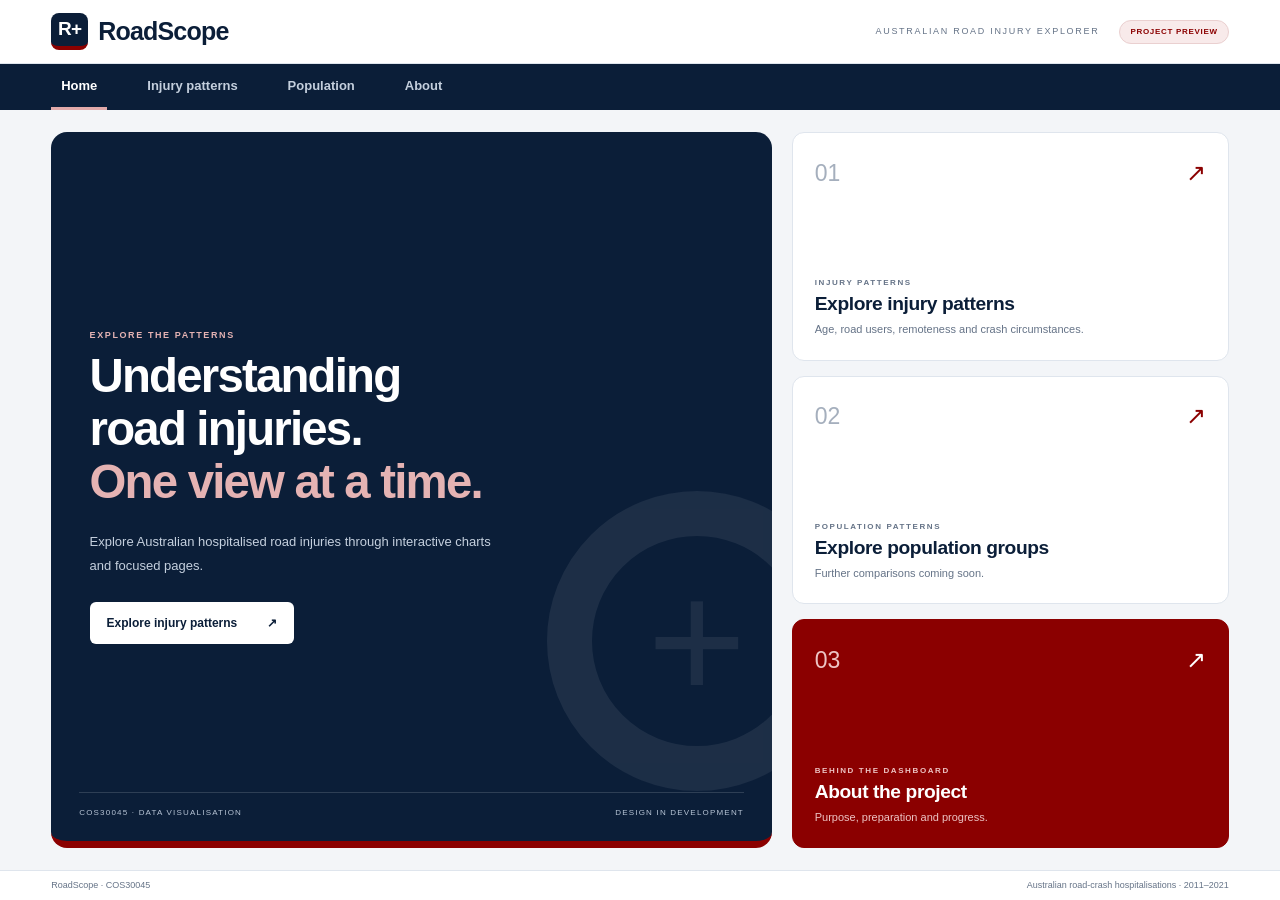
==== index.html @ fa75baff "modified index" ====
<!DOCTYPE html>
<html lang="en">
<head>
    <meta charset="UTF-8">
    <meta name="viewport" content="width=device-width, initial-scale=1.0">

    <title>RoadScope | Home</title>

    <link rel="stylesheet" href="css/style.css">
    <script src="js/scripts.js" defer></script>
</head>

<body>
    <header class="site-header">
        <a href="index.html" class="brand">
            <span class="brand-logo">R+</span>
            RoadScope
        </a>

        <span class="header-caption">
            AUSTRALIAN ROAD INJURY EXPLORER
        </span>

        <span class="prototype-badge">PROJECT PREVIEW</span>
    </header>

    <nav class="site-nav" aria-label="Main navigation">
        <a href="index.html" aria-current="page">Home</a>
        <a href="injuries.html">Injury patterns</a>
        <a href="population.html">Population</a>
        <a href="about.html">About</a>
    </nav>

    <main class="home-layout">
        <section class="home-hero">
            <div class="hero-copy">
                <p class="eyebrow">EXPLORE THE PATTERNS</p>

                <h1>
                    Understanding<br>
                    road injuries.<br>
                    <span>One view at a time.</span>
                </h1>

                <p class="hero-description">
                    Explore Australian hospitalised road injuries
                    through interactive charts and focused pages.
                </p>

                <a href="injuries.html" class="primary-button">
                    Explore injury patterns
                    <span aria-hidden="true">↗</span>
                </a>
            </div>

            <div class="hero-decoration" aria-hidden="true">
                <div class="decoration-ring"></div>
                <span>+</span>
            </div>

            <div class="hero-bottom">
                <span>COS30045 · DATA VISUALISATION</span>
                <span>DESIGN IN DEVELOPMENT</span>
            </div>
        </section>

        <section class="home-links" aria-label="Explore the website">
            <a href="injuries.html" class="destination-card">
                <div class="destination-top">
                    <span class="card-number">01</span>
                    <span class="card-arrow" aria-hidden="true">↗</span>
                </div>

                <div>
                    <p class="eyebrow">INJURY PATTERNS</p>
                    <h2>Explore injury patterns</h2>
                    <p>Age, road users, remoteness and crash circumstances.</p>
                </div>
            </a>

            <a href="population.html" class="destination-card">
                <div class="destination-top">
                    <span class="card-number">02</span>
                    <span class="card-arrow" aria-hidden="true">↗</span>
                </div>

                <div>
                    <p class="eyebrow">POPULATION PATTERNS</p>
                    <h2>Explore population groups</h2>
                    <p>Further comparisons coming soon.</p>
                </div>
            </a>

            <a href="about.html" class="destination-card red-card">
                <div class="destination-top">
                    <span class="card-number">03</span>
                    <span class="card-arrow" aria-hidden="true">↗</span>
                </div>

                <div>
                    <p class="eyebrow">BEHIND THE DASHBOARD</p>
                    <h2>About the project</h2>
                    <p>Purpose, preparation and progress.</p>
                </div>
            </a>
        </section>
    </main>

    <footer class="site-footer">
        <span>RoadScope · COS30045</span>
        <span>Australian road-crash hospitalisations · 2011–2021</span>
    </footer>
</body>
</html>
---- css/style.css ----
/* ========================================
   THEME
   ======================================== */

:root {
    --navy: #0b1e38;
    --navy-light: #173455;
    --blood-red: #8b0000;
    --white: #ffffff;
    --background: #f3f5f8;
    --text: #172b43;
    --muted: #657387;
    --border: #dfe5ed;
}

/* ========================================
   FIXED SCREEN — NO SCROLLING
   ======================================== */

* {
    box-sizing: border-box;
}

html {
    width: 100%;
    height: 100%;
    overflow: hidden;
}

body {
    width: 100%;
    height: 100vh;
    height: 100dvh;
    margin: 0;
    overflow: hidden;

    display: grid;
    grid-template-rows:
        64px
        46px
        minmax(0, 1fr)
        30px;

    background: var(--background);
    color: var(--text);
    font-family: "Segoe UI", Arial, sans-serif;
    font-size: 14px;
    line-height: 1.5;
}

h1,
h2,
h3,
p {
    margin-top: 0;
}

a {
    color: inherit;
}

button,
select {
    font: inherit;
}

a:focus-visible {
    outline: 3px solid #c95e5e;
    outline-offset: -3px;
}

.eyebrow {
    margin-bottom: 7px;
    color: var(--muted);
    font-size: 9px;
    font-weight: 800;
    letter-spacing: 1.6px;
}

/* ========================================
   SHARED HEADER
   ======================================== */

.site-header {
    display: flex;
    align-items: center;
    gap: 20px;
    min-width: 0;
    padding: 0 4%;
    overflow: hidden;

    background: var(--white);
    border-bottom: 1px solid var(--border);
}

.brand {
    display: flex;
    align-items: center;
    flex-shrink: 0;
    gap: 10px;

    color: var(--navy);
    font-size: 25px;
    font-weight: 800;
    letter-spacing: -0.8px;
    text-decoration: none;
}

.brand-logo {
    display: grid;
    place-items: center;
    width: 37px;
    height: 37px;

    background: var(--navy);
    border-bottom: 4px solid var(--blood-red);
    border-radius: 8px;

    color: var(--white);
    font-size: 19px;
}

.header-caption {
    margin-left: auto;
    color: var(--muted);
    font-size: 9px;
    letter-spacing: 1.7px;
    white-space: nowrap;
}

.prototype-badge {
    padding: 5px 10px;
    background: #f8eaea;
    border: 1px solid #ead0d0;
    border-radius: 25px;

    color: var(--blood-red);
    font-size: 8px;
    font-weight: 800;
    letter-spacing: 0.7px;
    white-space: nowrap;
}

/* ========================================
   SHARED TOP NAVIGATION
   ======================================== */

.site-nav {
    display: flex;
    align-items: stretch;
    gap: 30px;
    min-width: 0;
    padding: 0 4%;
    overflow: hidden;
    background: var(--navy);
}

.site-nav a {
    display: flex;
    align-items: center;
    justify-content: center;
    padding: 0 10px;

    border-bottom: 3px solid transparent;
    color: #c4cfdd;

    font-size: 13px;
    font-weight: 650;
    text-decoration: none;
    white-space: nowrap;
}

.site-nav a:hover {
    background: #ffffff08;
    color: var(--white);
}

.site-nav a[aria-current="page"] {
    border-bottom-color: #e2aaaa;
    color: var(--white);
}

/* ========================================
   HOME PAGE
   ======================================== */

.home-layout {
    display: grid;
    grid-template-columns:
        minmax(0, 1.65fr)
        minmax(0, 1fr);

    gap: 20px;
    min-width: 0;
    min-height: 0;
    padding: 22px 4%;
    overflow: hidden;
}

.home-hero {
    position: relative;
    display: flex;
    align-items: center;
    min-width: 0;
    min-height: 0;
    padding: clamp(24px, 3vw, 48px);
    overflow: hidden;

    background: var(--navy);
    border-bottom: 7px solid var(--blood-red);
    border-radius: 16px;
    color: var(--white);
}

.hero-copy {
    position: relative;
    z-index: 1;
    max-width: 540px;
}

.home-hero .eyebrow {
    color: #e5b3b3;
}

.home-hero h1 {
    margin-bottom: 22px;
    font-size: clamp(30px, 3.7vw, 58px);
    line-height: 1.12;
    letter-spacing: -1.8px;
}

.home-hero h1 span {
    color: #e5b3b3;
}

.hero-description {
    max-width: 410px;
    margin-bottom: 25px;
    color: #c5d0de;
    font-size: 13px;
    line-height: 1.8;
}

.primary-button {
    display: inline-flex;
    align-items: center;
    justify-content: space-between;
    gap: 30px;

    padding: 12px 17px;
    background: var(--white);
    border-radius: 6px;

    color: var(--navy);
    font-size: 12px;
    font-weight: 750;
    text-decoration: none;
}

.primary-button:hover {
    background: #f5dddd;
}

.hero-decoration {
    position: absolute;
    right: -75px;
    bottom: 50px;
    width: 300px;
    height: 300px;
    opacity: 0.07;
    pointer-events: none;
}

.decoration-ring {
    position: absolute;
    inset: 0;
    border: 45px solid var(--white);
    border-radius: 50%;
}

.hero-decoration > span {
    position: absolute;
    inset: 0;
    display: grid;
    place-items: center;
    color: var(--white);
    font-size: 170px;
    font-weight: 300;
}

.hero-bottom {
    position: absolute;
    right: 28px;
    bottom: 22px;
    left: 28px;

    display: flex;
    justify-content: space-between;
    gap: 15px;

    padding-top: 14px;
    border-top: 1px solid #ffffff25;

    color: #b8c5d6;
    font-size: 8px;
    letter-spacing: 1.2px;
}

.home-links {
    display: grid;
    grid-template-rows: repeat(3, minmax(0, 1fr));
    gap: 15px;
    min-width: 0;
    min-height: 0;
}

.destination-card {
    display: flex;
    flex-direction: column;
    justify-content: space-between;

    min-width: 0;
    min-height: 0;
    padding: clamp(15px, 1.7vw, 25px);
    overflow: hidden;

    background: var(--white);
    border: 1px solid var(--border);
    border-radius: 12px;

    text-decoration: none;
}

.destination-card:hover {
    border-color: var(--blood-red);
    background: #fcf8f8;
}

.destination-top {
    display: flex;
    align-items: center;
    justify-content: space-between;
    gap: 12px;
    margin-bottom: 8px;
}

.card-number {
    color: #a5afbd;
    font-size: 23px;
    font-weight: 300;
}

.card-arrow {
    color: var(--blood-red);
    font-size: 24px;
}

.destination-card .eyebrow {
    margin-bottom: 3px;
    font-size: 8px;
}

.destination-card h2 {
    margin-bottom: 5px;
    color: var(--navy);
    font-size: clamp(16px, 1.5vw, 22px);
    line-height: 1.25;
    letter-spacing: -0.4px;
}

.destination-card p:not(.eyebrow) {
    margin-bottom: 0;
    color: var(--muted);
    font-size: 11px;
}

.red-card {
    background: var(--blood-red);
    border-color: var(--blood-red);
}

.red-card:hover {
    background: #710000;
}

.red-card h2,
.red-card .card-arrow {
    color: var(--white);
}

.red-card .card-number,
.red-card .eyebrow,
.red-card p:not(.eyebrow) {
    color: #edc4c4;
}

/* ========================================
   DASHBOARD PAGES
   ======================================== */

.dashboard-layout {
    display: grid;
    grid-template-rows:
        auto
        auto
        minmax(0, 1fr);

    gap: 16px;
    min-width: 0;
    min-height: 0;
    padding: 20px 4%;
    overflow: hidden;
}

.page-heading {
    display: flex;
    align-items: center;
    justify-content: space-between;
    gap: 18px;
    min-width: 0;
}

.page-heading h1 {
    margin-bottom: 0;
    color: var(--navy);
    font-size: clamp(22px, 2.1vw, 32px);
    line-height: 1.15;
    letter-spacing: -0.8px;
}

.page-badge {
    padding: 6px 10px;
    background: var(--white);
    border: 1px solid var(--border);
    border-radius: 5px;

    color: var(--muted);
    font-size: 8px;
    letter-spacing: 0.7px;
    white-space: nowrap;
}

/* ========================================
   FILTER BAR
   ======================================== */

.filter-bar {
    display: grid;
    grid-template-columns:
        repeat(3, minmax(0, 1fr))
        auto;

    align-items: end;
    gap: 15px;

    margin: 0;
    padding: 13px 17px;

    background: var(--white);
    border: 1px solid var(--border);
    border-radius: 10px;
}

.filter-bar label {
    display: flex;
    flex-direction: column;
    gap: 6px;
    min-width: 0;

    color: var(--navy);
    font-size: 9px;
    font-weight: 750;
    letter-spacing: 0.7px;
    text-transform: uppercase;
}

.filter-bar select {
    width: 100%;
    min-width: 0;
    padding: 8px 10px;

    background: #f5f7fa;
    border: 1px solid #d7dfe9;
    border-radius: 5px;

    color: var(--muted);
    font-size: 11px;
}

.filter-bar button {
    padding: 8px 13px;
    background: #edf0f5;
    border: 1px solid #d7dfe9;
    border-radius: 5px;

    color: var(--muted);
    font-size: 11px;
    white-space: nowrap;
}

select:disabled,
button:disabled {
    opacity: 1;
    cursor: not-allowed;
}

/* ========================================
   CHARTS
   ======================================== */

.charts-grid {
    display: grid;
    grid-template-columns: repeat(2, minmax(0, 1fr));
    gap: 18px;

    min-width: 0;
    min-height: 0;
    overflow: hidden;
}

.chart-card {
    display: flex;
    flex-direction: column;

    min-width: 0;
    min-height: 0;
    padding: 20px;
    overflow: hidden;

    background: var(--white);
    border: 1px solid var(--border);
    border-radius: 12px;
}

.chart-heading {
    display: flex;
    align-items: flex-start;
    justify-content: space-between;
    flex-shrink: 0;
    gap: 12px;
    margin-bottom: 14px;
}

.chart-heading h2 {
    margin-bottom: 0;
    color: var(--navy);
    font-size: 18px;
    line-height: 1.3;
    letter-spacing: -0.3px;
}

.chart-badge {
    padding: 4px 7px;
    background: #edf0f5;
    border-radius: 4px;

    color: var(--muted);
    font-size: 8px;
    white-space: nowrap;
}

.chart-placeholder {
    display: flex;
    flex: 1 1 0;
    flex-direction: column;
    align-items: center;
    justify-content: center;

    min-width: 0;
    min-height: 0;
    padding: 15px;
    overflow: hidden;

    background:
        repeating-linear-gradient(
            to top,
            transparent 0,
            transparent 49px,
            #edf0f5 50px
        );

    border: 1px dashed #cbd5e1;
    border-radius: 8px;
    text-align: center;
}

.placeholder-symbol {
    color: var(--blood-red);
    font-size: 40px;
    line-height: 1;
}

.chart-placeholder h3 {
    margin: 13px 0 6px;
    color: var(--navy);
    font-size: 15px;
}

.chart-placeholder p {
    max-width: 290px;
    margin-bottom: 15px;
    color: var(--muted);
    font-size: 12px;
}

.placeholder-tag {
    padding: 4px 8px;
    background: #edf0f5;
    border-radius: 4px;

    color: var(--muted);
    font-size: 8px;
    letter-spacing: 1px;
}

.chart-note {
    flex-shrink: 0;
    margin: 11px 0 0;
    color: var(--muted);
    font-size: 10px;
}

/* ========================================
   ABOUT PAGE
   ======================================== */

.about-layout {
    display: grid;
    grid-template-rows: auto minmax(0, 1fr);
    gap: 16px;

    min-width: 0;
    min-height: 0;
    padding: 20px 4%;
    overflow: hidden;
}

.about-grid {
    display: grid;
    grid-template-columns: repeat(2, minmax(0, 1fr));
    grid-template-rows: repeat(2, minmax(0, 1fr));
    gap: 16px;

    min-width: 0;
    min-height: 0;
    overflow: hidden;
}

.information-card {
    min-width: 0;
    min-height: 0;
    padding: 22px;
    overflow: hidden;

    background: var(--white);
    border: 1px solid var(--border);
    border-top: 3px solid var(--blood-red);
    border-radius: 11px;
}

.information-card h2 {
    margin-bottom: 12px;
    color: var(--navy);
    font-size: 18px;
    line-height: 1.3;
}

.information-card p:not(.eyebrow) {
    margin-bottom: 10px;
    color: var(--muted);
    font-size: 12px;
}

.progress-list {
    display: grid;
    gap: 12px;
    margin: 15px 0 0;
    padding: 0;
    list-style: none;
}

.progress-list li {
    display: flex;
    align-items: center;
    gap: 10px;
    color: var(--muted);
    font-size: 12px;
}

.progress-dot {
    flex-shrink: 0;
    width: 9px;
    height: 9px;
    border: 1px solid #b8c2cf;
    border-radius: 50%;
}

.progress-dot.complete {
    background: var(--blood-red);
    border-color: var(--blood-red);
}

/* ========================================
   FOOTER
   ======================================== */

.site-footer {
    display: flex;
    align-items: center;
    justify-content: space-between;
    gap: 15px;

    min-width: 0;
    padding: 0 4%;
    overflow: hidden;

    background: var(--white);
    border-top: 1px solid var(--border);
    color: var(--muted);
    font-size: 9px;
    white-space: nowrap;
}

/* ========================================
   COMPACT LAPTOP SCREENS
   ======================================== */

@media (max-height: 760px) {
    body {
        grid-template-rows:
            54px
            42px
            minmax(0, 1fr)
            26px;
    }

    .home-layout,
    .dashboard-layout,
    .about-layout {
        gap: 12px;
        padding-top: 13px;
        padding-bottom: 13px;
    }

    .home-hero h1 {
        margin-bottom: 15px;
        font-size: clamp(27px, 3.5vw, 46px);
    }

    .hero-description {
        margin-bottom: 17px;
        font-size: 12px;
    }

    .destination-card {
        padding: 14px 18px;
    }

    .destination-top {
        margin-bottom: 4px;
    }

    .card-number,
    .card-arrow {
        font-size: 20px;
    }

    .chart-card,
    .information-card {
        padding: 15px;
    }

    .information-card h2 {
        margin-bottom: 8px;
        font-size: 16px;
    }

    .information-card p:not(.eyebrow) {
        margin-bottom: 7px;
        font-size: 11px;
    }

    .progress-list {
        gap: 8px;
        margin-top: 10px;
    }

    .progress-list li {
        font-size: 11px;
    }
}

/* ========================================
   NARROW SCREENS — STILL NO SCROLLING
   ======================================== */

@media (max-width: 900px) {
    .header-caption {
        display: none;
    }

    .prototype-badge {
        margin-left: auto;
    }

    .home-layout {
        grid-template-columns:
            minmax(0, 1.3fr)
            minmax(0, 1fr);
    }

    .home-hero {
        padding: 25px;
    }

    .home-hero h1 {
        font-size: clamp(27px, 4.2vw, 40px);
    }

    .hero-bottom span:last-child {
        display: none;
    }

    .chart-badge {
        display: none;
    }

    .chart-heading h2 {
        font-size: 16px;
    }

    .information-card {
        padding: 14px;
    }
}

@media (max-width: 600px) {
    body {
        grid-template-rows:
            50px
            40px
            minmax(0, 1fr)
            24px;
    }

    .brand {
        gap: 8px;
        font-size: 20px;
    }

    .brand-logo {
        width: 31px;
        height: 31px;
        font-size: 16px;
    }

    .prototype-badge {
        padding: 4px 7px;
        font-size: 7px;
    }

    .site-nav {
        justify-content: space-between;
        gap: 4px;
    }

    .site-nav a {
        padding: 0 7px;
        font-size: 11px;
    }

    .home-layout {
        grid-template-columns: 1fr;
        grid-template-rows:
            minmax(0, 1.15fr)
            minmax(0, 1fr);

        gap: 10px;
        padding: 12px 4%;
    }

    .home-hero {
        padding: 20px;
    }

    .home-hero h1 {
        margin-bottom: 10px;
        font-size: clamp(23px, 6vw, 32px);
        letter-spacing: -0.8px;
    }

    .hero-description,
    .hero-bottom,
    .hero-decoration {
        display: none;
    }

    .primary-button {
        padding: 8px 12px;
        font-size: 10px;
    }

    .home-links {
        gap: 7px;
    }

    .destination-card {
        flex-direction: row;
        align-items: center;
        justify-content: flex-start;
        gap: 15px;
        padding: 10px 14px;
    }

    .destination-top {
        margin: 0;
    }

    .card-number {
        font-size: 20px;
    }

    .card-arrow,
    .destination-card .eyebrow,
    .destination-card p:not(.eyebrow) {
        display: none;
    }

    .destination-card h2 {
        margin: 0;
        font-size: 14px;
    }

    .dashboard-layout,
    .about-layout {
        gap: 10px;
        padding: 12px 4%;
    }

    .page-heading h1 {
        font-size: 21px;
    }

    .page-badge {
        display: none;
    }

    .filter-bar {
        grid-template-columns: repeat(3, minmax(0, 1fr));
        gap: 8px;
        padding: 9px;
    }

    .filter-bar label {
        gap: 4px;
        font-size: 8px;
        letter-spacing: 0;
    }

    .filter-bar select {
        padding: 6px 3px;
        font-size: 9px;
    }

    .filter-bar button {
        display: none;
    }

    .charts-grid {
        grid-template-columns: 1fr;
        grid-template-rows: repeat(2, minmax(0, 1fr));
        gap: 10px;
    }

    .chart-card {
        padding: 12px;
    }

    .chart-heading {
        margin-bottom: 8px;
    }

    .chart-heading h2 {
        font-size: 14px;
    }

    .chart-heading .eyebrow {
        margin-bottom: 3px;
        font-size: 8px;
    }

    .chart-placeholder {
        padding: 9px;
    }

    .placeholder-symbol,
    .placeholder-tag,
    .chart-note {
        display: none;
    }

    .chart-placeholder h3 {
        margin: 0 0 5px;
        font-size: 12px;
    }

    .chart-placeholder p {
        margin: 0;
        font-size: 10px;
    }

    .about-grid {
        gap: 9px;
    }

    .information-card {
        padding: 11px;
    }

    .information-card .eyebrow {
        font-size: 7px;
        letter-spacing: 0.6px;
    }

    .information-card h2 {
        font-size: 13px;
    }

    .information-card p:not(.eyebrow),
    .progress-list li {
        font-size: 10px;
    }

    .progress-list {
        gap: 8px;
    }

    .site-footer {
        font-size: 8px;
    }

    .site-footer span:last-child {
        display: none;
    }
}
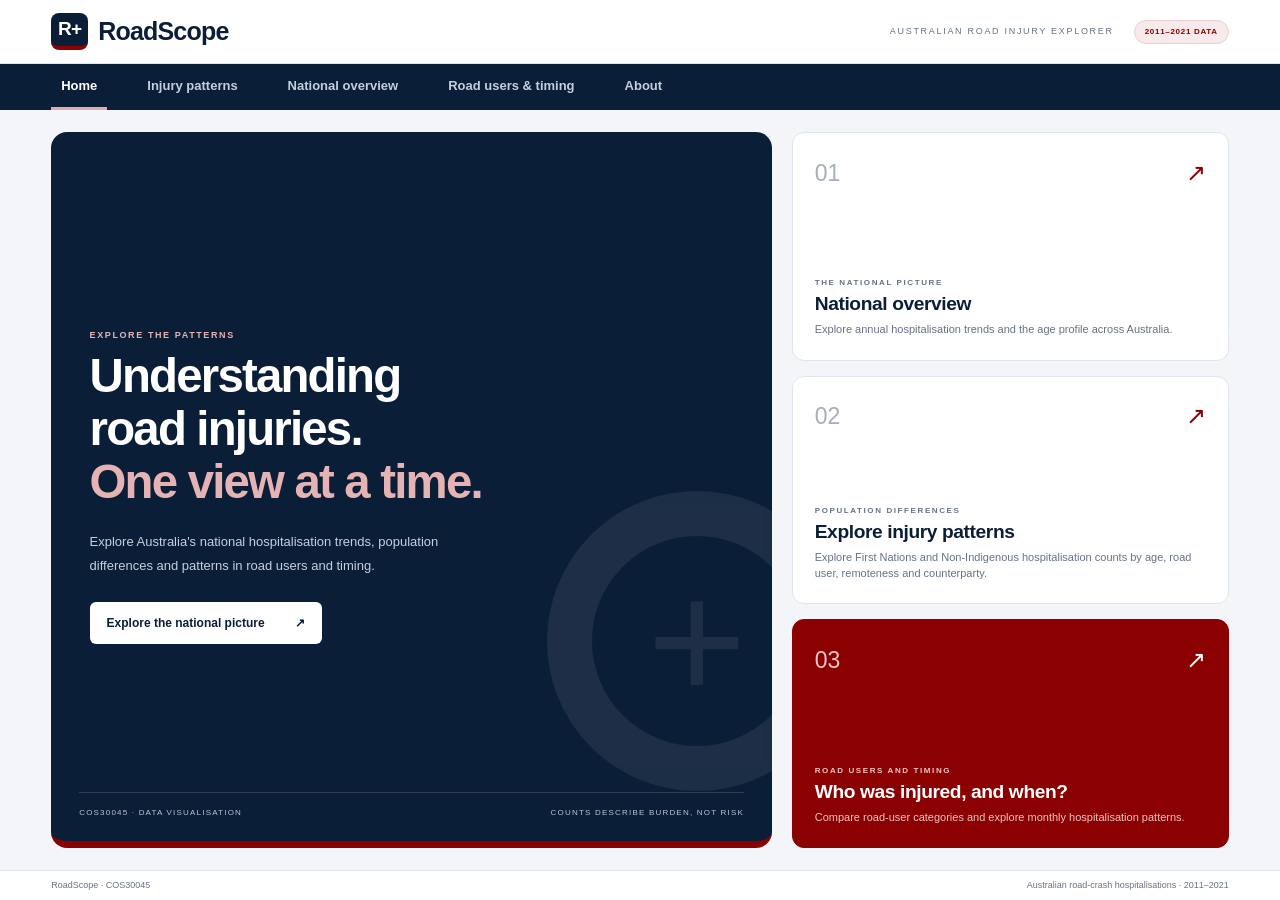
==== commit c602d76d: "update index and national to link between html files" ====
--- a/index.html
+++ b/index.html
@@ -1,5 +1,6 @@
 <!DOCTYPE html>
 <html lang="en">
+
 <head>
     <meta charset="UTF-8">
     <meta name="viewport" content="width=device-width, initial-scale=1.0">
@@ -21,13 +22,14 @@
             AUSTRALIAN ROAD INJURY EXPLORER
         </span>
 
-        <span class="prototype-badge">PROJECT PREVIEW</span>
+        <span class="prototype-badge">2011–2021 DATA</span>
     </header>
 
     <nav class="site-nav" aria-label="Main navigation">
         <a href="index.html" aria-current="page">Home</a>
         <a href="injuries.html">Injury patterns</a>
-        <a href="population.html">Population</a>
+        <a href="national.html">National overview</a>
+        <a href="timing.html">Road users & timing</a>
         <a href="about.html">About</a>
     </nav>
 
@@ -43,12 +45,13 @@
                 </h1>
 
                 <p class="hero-description">
-                    Explore Australian hospitalised road injuries
-                    through interactive charts and focused pages.
+                    Explore Australia's national hospitalisation trends,
+                    population differences and patterns in road users
+                    and timing.
                 </p>
 
-                <a href="injuries.html" class="primary-button">
-                    Explore injury patterns
+                <a href="national.html" class="primary-button">
+                    Explore the national picture
                     <span aria-hidden="true">↗</span>
                 </a>
             </div>
@@ -60,47 +63,57 @@
 
             <div class="hero-bottom">
                 <span>COS30045 · DATA VISUALISATION</span>
-                <span>DESIGN IN DEVELOPMENT</span>
+                <span>COUNTS DESCRIBE BURDEN, NOT RISK</span>
             </div>
         </section>
 
         <section class="home-links" aria-label="Explore the website">
-            <a href="injuries.html" class="destination-card">
+            <a href="national.html" class="destination-card">
                 <div class="destination-top">
                     <span class="card-number">01</span>
                     <span class="card-arrow" aria-hidden="true">↗</span>
                 </div>
 
                 <div>
-                    <p class="eyebrow">INJURY PATTERNS</p>
-                    <h2>Explore injury patterns</h2>
-                    <p>Age, road users, remoteness and crash circumstances.</p>
+                    <p class="eyebrow">THE NATIONAL PICTURE</p>
+                    <h2>National overview</h2>
+                    <p>
+                        Explore annual hospitalisation trends
+                        and the age profile across Australia.
+                    </p>
                 </div>
             </a>
 
-            <a href="population.html" class="destination-card">
+            <a href="injuries.html" class="destination-card">
                 <div class="destination-top">
                     <span class="card-number">02</span>
                     <span class="card-arrow" aria-hidden="true">↗</span>
                 </div>
 
                 <div>
-                    <p class="eyebrow">POPULATION PATTERNS</p>
-                    <h2>Explore population groups</h2>
-                    <p>Further comparisons coming soon.</p>
+                    <p class="eyebrow">POPULATION DIFFERENCES</p>
+                    <h2>Explore injury patterns</h2>
+                    <p>
+                        Explore First Nations and Non-Indigenous
+                        hospitalisation counts by age, road user,
+                        remoteness and counterparty.
+                    </p>
                 </div>
             </a>
 
-            <a href="about.html" class="destination-card red-card">
+            <a href="timing.html" class="destination-card red-card">
                 <div class="destination-top">
                     <span class="card-number">03</span>
                     <span class="card-arrow" aria-hidden="true">↗</span>
                 </div>
 
                 <div>
-                    <p class="eyebrow">BEHIND THE DASHBOARD</p>
-                    <h2>About the project</h2>
-                    <p>Purpose, preparation and progress.</p>
+                    <p class="eyebrow">ROAD USERS AND TIMING</p>
+                    <h2>Who was injured, and when?</h2>
+                    <p>
+                        Compare road-user categories and explore
+                        monthly hospitalisation patterns.
+                    </p>
                 </div>
             </a>
         </section>
@@ -111,4 +124,5 @@
         <span>Australian road-crash hospitalisations · 2011–2021</span>
     </footer>
 </body>
+
 </html>
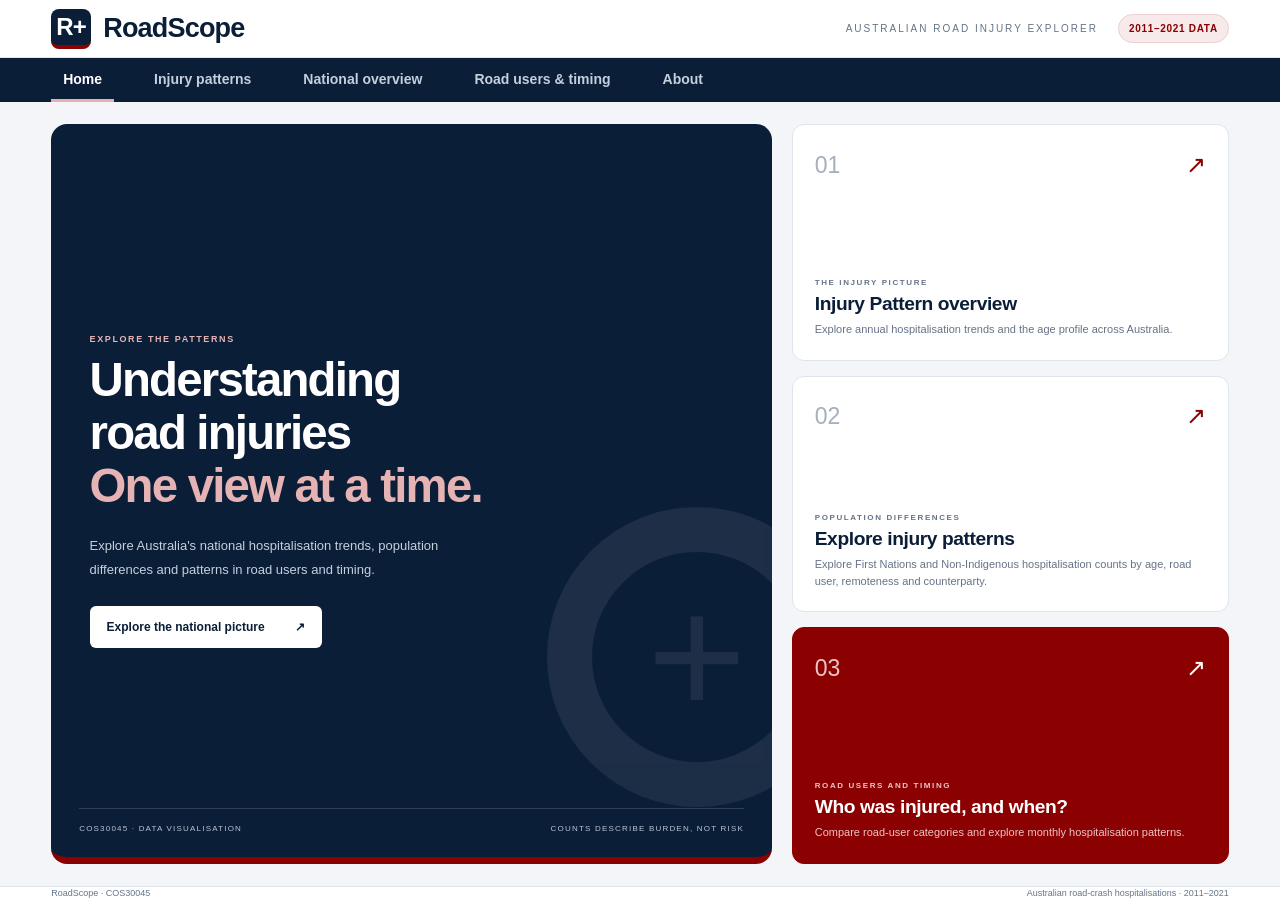
==== commit 34ec6286: "changes in header of website dashboard" ====
--- a/index.html
+++ b/index.html
@@ -6,7 +6,8 @@
     <meta name="viewport" content="width=device-width, initial-scale=1.0">
 
     <title>RoadScope | Home</title>
-
+<link rel="stylesheet" href="css/style.css">
+<link rel="stylesheet" href="css/navigation.css">
     <link rel="stylesheet" href="css/style.css">
     <script src="js/scripts.js" defer></script>
 </head>
@@ -40,7 +41,7 @@
 
                 <h1>
                     Understanding<br>
-                    road injuries.<br>
+                    road injuries<br>
                     <span>One view at a time.</span>
                 </h1>
 
@@ -75,8 +76,8 @@
                 </div>
 
                 <div>
-                    <p class="eyebrow">THE NATIONAL PICTURE</p>
-                    <h2>National overview</h2>
+                    <p class="eyebrow">THE INJURY PICTURE</p>
+                    <h2>Injury Pattern overview</h2>
                     <p>
                         Explore annual hospitalisation trends
                         and the age profile across Australia.
--- a/css/navigation.css
+++ b/css/navigation.css
@@ -0,0 +1,175 @@
+/* Shared header and navigation across every page */
+
+body {
+    --page-scale: 1;
+}
+
+body.injuries-page {
+    --page-scale: 0.8;
+}
+
+body.national-page.overview-page,
+body.national-page.timing-page {
+    --page-scale: 0.75;
+}
+
+/* Reserve equal visible space on every page */
+body,
+body.injuries-page,
+body.national-page.overview-page,
+body.national-page.timing-page {
+    grid-template-rows:
+        calc(70px / var(--page-scale))
+        calc(52px / var(--page-scale))
+        minmax(0, 1fr)
+        auto !important;
+}
+
+/* Counteract page scaling for the header and navigation */
+body > .site-header,
+body > .site-nav {
+    zoom: calc(1 / var(--page-scale));
+    box-sizing: border-box;
+}
+
+/* Header */
+body > .site-header {
+    display: flex;
+    align-items: center;
+    justify-content: space-between;
+    gap: 20px;
+    height: 70px;
+    min-height: 0;
+    padding: 8px 4%;
+    background: #ffffff;
+    overflow: hidden;
+}
+
+body > .site-header .brand {
+    display: inline-flex;
+    align-items: center;
+    gap: 12px;
+    font-size: 30px;
+    line-height: 1;
+    white-space: nowrap;
+}
+
+body > .site-header .brand-logo {
+    display: inline-flex;
+    align-items: center;
+    justify-content: center;
+    flex-shrink: 0;
+    width: 46px;
+    height: 46px;
+    font-size: 26px;
+}
+
+body > .site-header .header-caption {
+    font-size: 10px;
+    letter-spacing: 2px;
+    white-space: nowrap;
+}
+
+body > .site-header .prototype-badge {
+    padding: 8px 12px;
+    font-size: 10px;
+    white-space: nowrap;
+}
+
+/* Navigation */
+body > .site-nav {
+    display: flex;
+    align-items: stretch;
+    justify-content: flex-start;
+    flex-wrap: nowrap;
+    gap: 28px;
+    height: 52px;
+    min-height: 0;
+    padding: 0 4%;
+    background: #0b1e38;
+    overflow: hidden;
+}
+
+body > .site-nav a {
+    display: flex;
+    align-items: center;
+    justify-content: center;
+    flex-shrink: 0;
+    height: 52px;
+    margin: 0;
+    padding: 0 12px;
+    border-bottom: 3px solid transparent;
+    color: #c5cfdd;
+    font-family: "Segoe UI", Arial, sans-serif;
+    font-size: 15px;
+    font-weight: 700;
+    line-height: 1;
+    text-decoration: none;
+    white-space: nowrap;
+}
+
+body > .site-nav a:hover {
+    color: #ffffff;
+}
+
+body > .site-nav a[aria-current="page"] {
+    color: #ffffff;
+    border-bottom-color: #e7b0b0;
+}
+
+@media (max-width: 1000px) {
+    body > .site-header .header-caption {
+        display: none;
+    }
+
+    body > .site-nav {
+        gap: 10px;
+    }
+
+    body > .site-nav a {
+        padding-right: 8px;
+        padding-left: 8px;
+        font-size: 13px;
+    }
+}
+
+/* More compact header and navigation on every page */
+body,
+body.injuries-page,
+body.national-page.overview-page,
+body.national-page.timing-page {
+    grid-template-rows:
+        calc(58px / var(--page-scale))
+        calc(44px / var(--page-scale))
+        minmax(0, 1fr)
+        auto !important;
+}
+
+body > .site-header {
+    height: 58px;
+    padding-top: 5px;
+    padding-bottom: 5px;
+}
+
+body > .site-header .brand {
+    font-size: 27px;
+}
+
+body > .site-header .brand-logo {
+    width: 40px;
+    height: 40px;
+    font-size: 24px;
+}
+
+body > .site-header .prototype-badge {
+    padding: 6px 10px;
+}
+
+body > .site-nav,
+body > .site-nav a {
+    height: 44px;
+}
+
+body > .site-nav a {
+    font-size: 14px;
+}
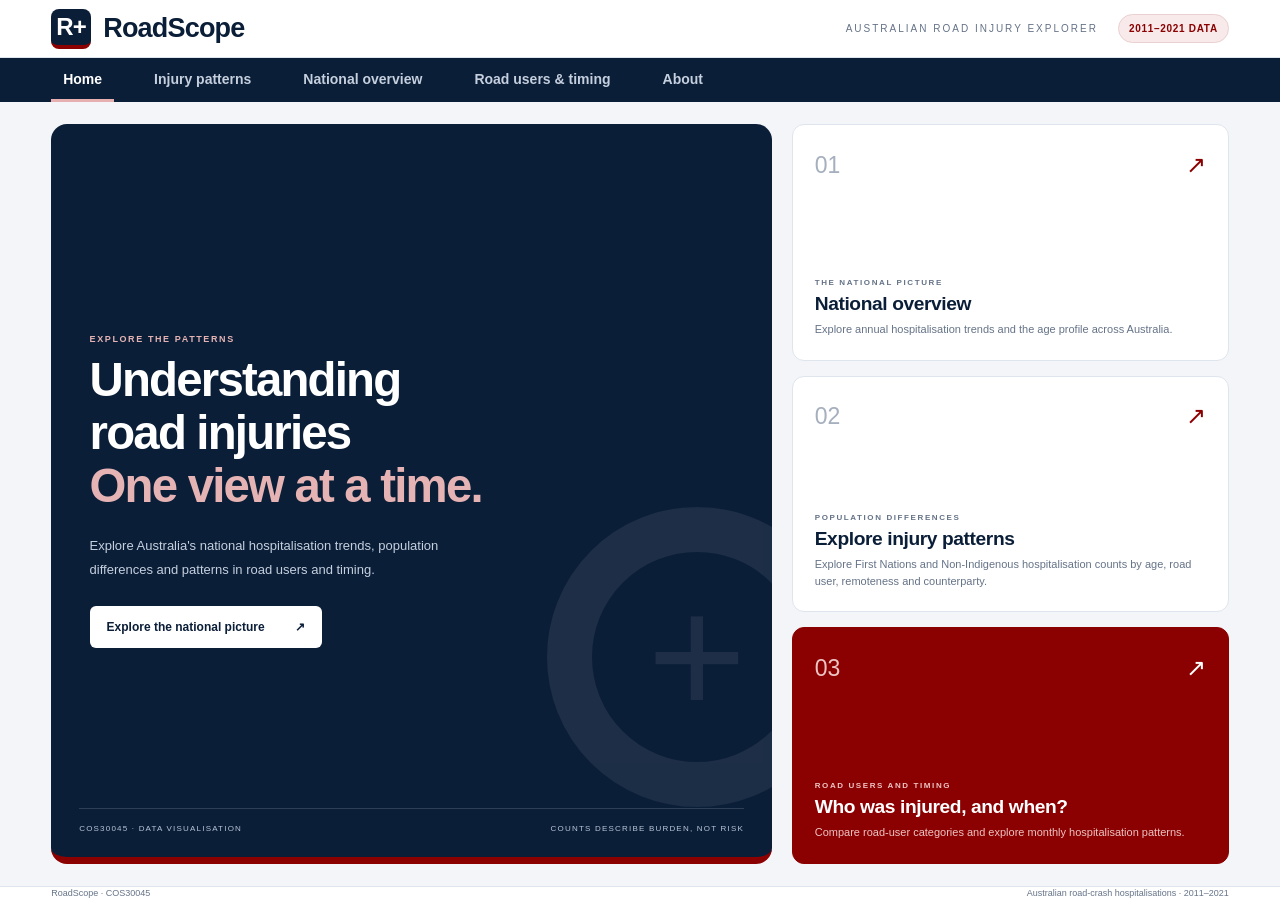
==== commit a5334cfd: "Update index.html" ====
--- a/index.html
+++ b/index.html
@@ -76,8 +76,8 @@
                 </div>
 
                 <div>
-                    <p class="eyebrow">THE INJURY PICTURE</p>
-                    <h2>Injury Pattern overview</h2>
+                    <p class="eyebrow">THE NATIONAL PICTURE</p>
+                    <h2>National overview</h2>
                     <p>
                         Explore annual hospitalisation trends
                         and the age profile across Australia.
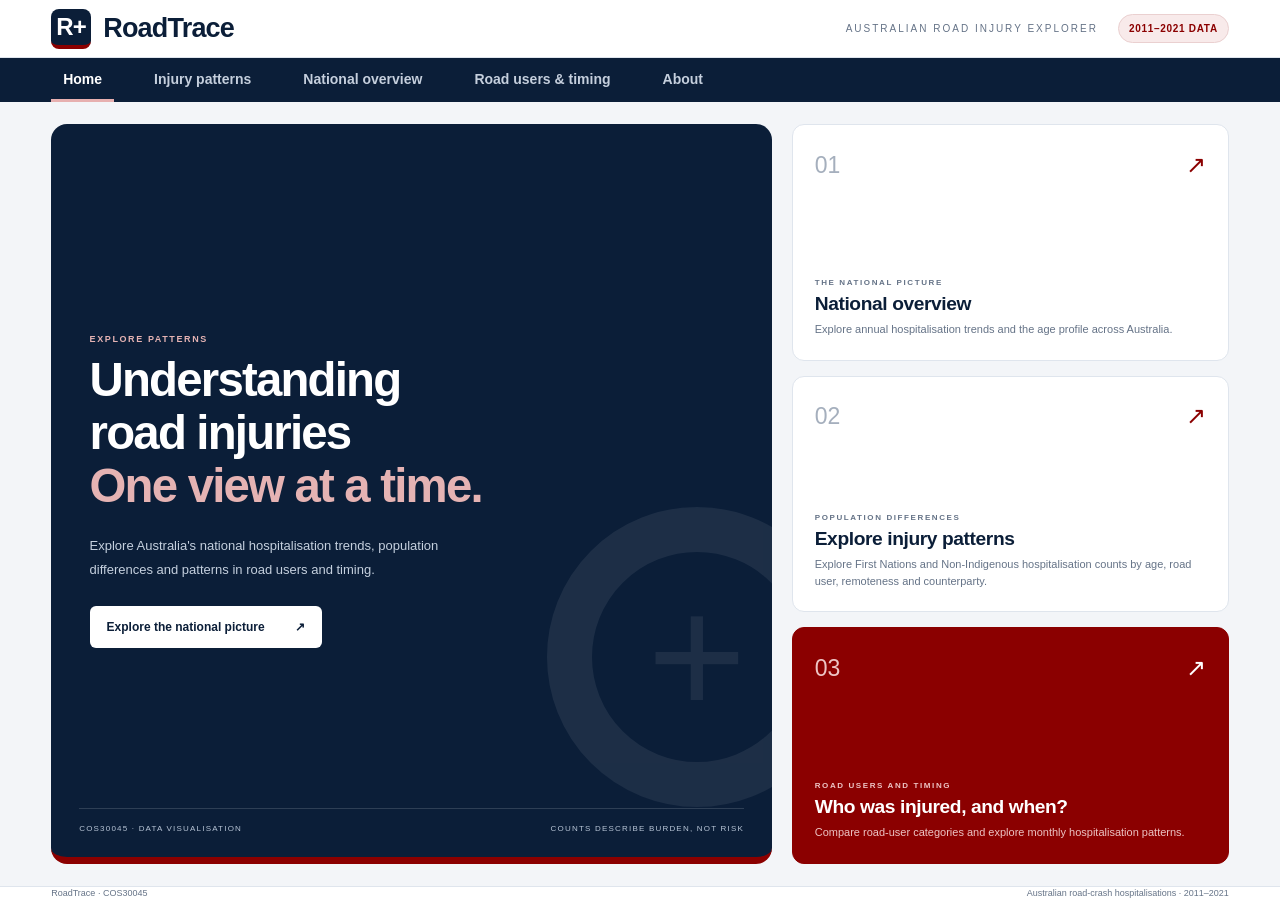
==== commit 28276d10: "changing title name" ====
--- a/index.html
+++ b/index.html
@@ -5,7 +5,7 @@
     <meta charset="UTF-8">
     <meta name="viewport" content="width=device-width, initial-scale=1.0">
 
-    <title>RoadScope | Home</title>
+    <title>RoadTrace | Home</title>
 <link rel="stylesheet" href="css/style.css">
 <link rel="stylesheet" href="css/navigation.css">
     <link rel="stylesheet" href="css/style.css">
@@ -16,7 +16,7 @@
     <header class="site-header">
         <a href="index.html" class="brand">
             <span class="brand-logo">R+</span>
-            RoadScope
+            RoadTrace
         </a>
 
         <span class="header-caption">
@@ -37,7 +37,7 @@
     <main class="home-layout">
         <section class="home-hero">
             <div class="hero-copy">
-                <p class="eyebrow">EXPLORE THE PATTERNS</p>
+                <p class="eyebrow">EXPLORE PATTERNS</p>
 
                 <h1>
                     Understanding<br>
@@ -121,7 +121,7 @@
     </main>
 
     <footer class="site-footer">
-        <span>RoadScope · COS30045</span>
+        <span>RoadTrace · COS30045</span>
         <span>Australian road-crash hospitalisations · 2011–2021</span>
     </footer>
 </body>
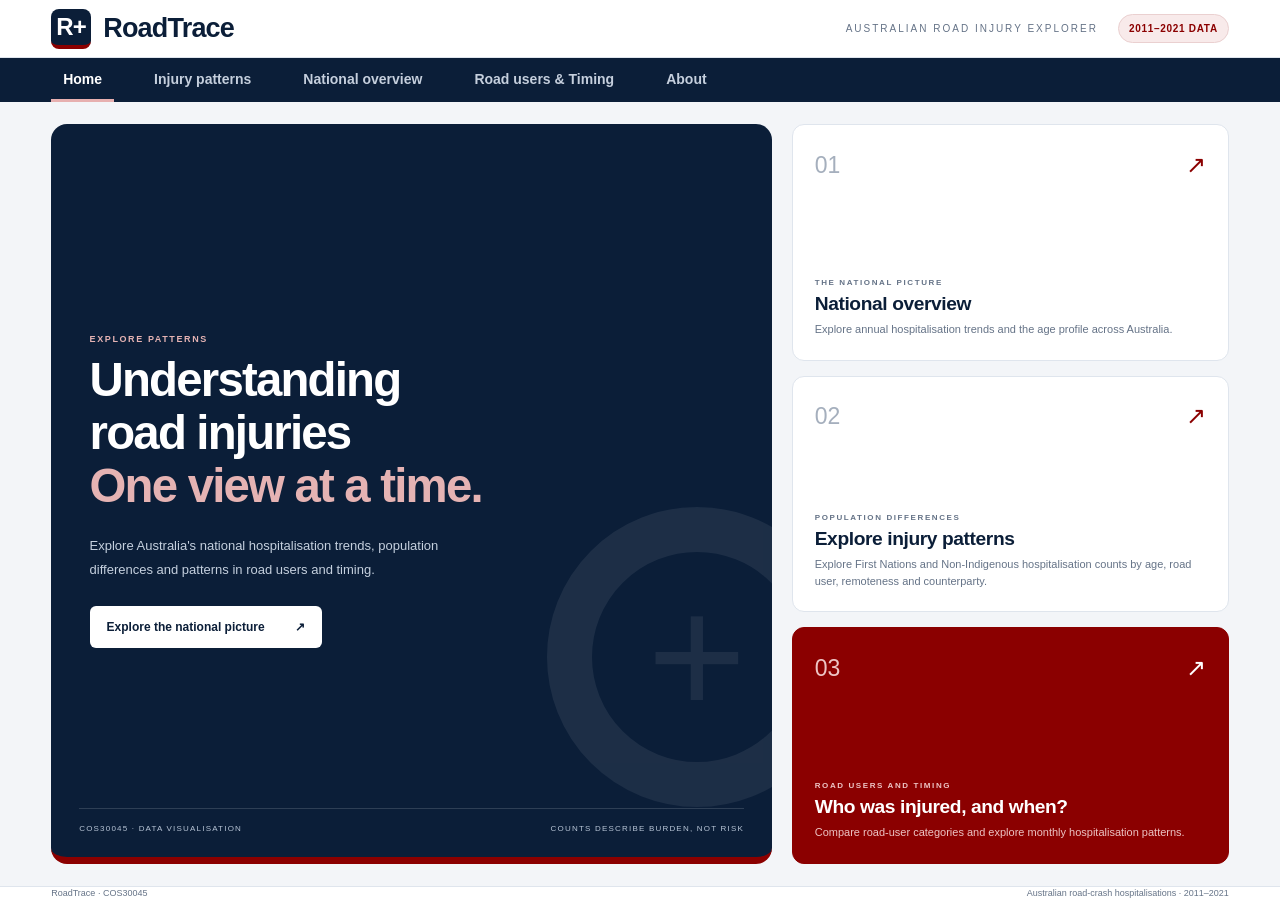
==== commit 5f10d14c: "changes in font" ====
--- a/index.html
+++ b/index.html
@@ -30,7 +30,7 @@
         <a href="index.html" aria-current="page">Home</a>
         <a href="injuries.html">Injury patterns</a>
         <a href="national.html">National overview</a>
-        <a href="timing.html">Road users & timing</a>
+        <a href="timing.html">Road users & Timing</a>
         <a href="about.html">About</a>
     </nav>
 
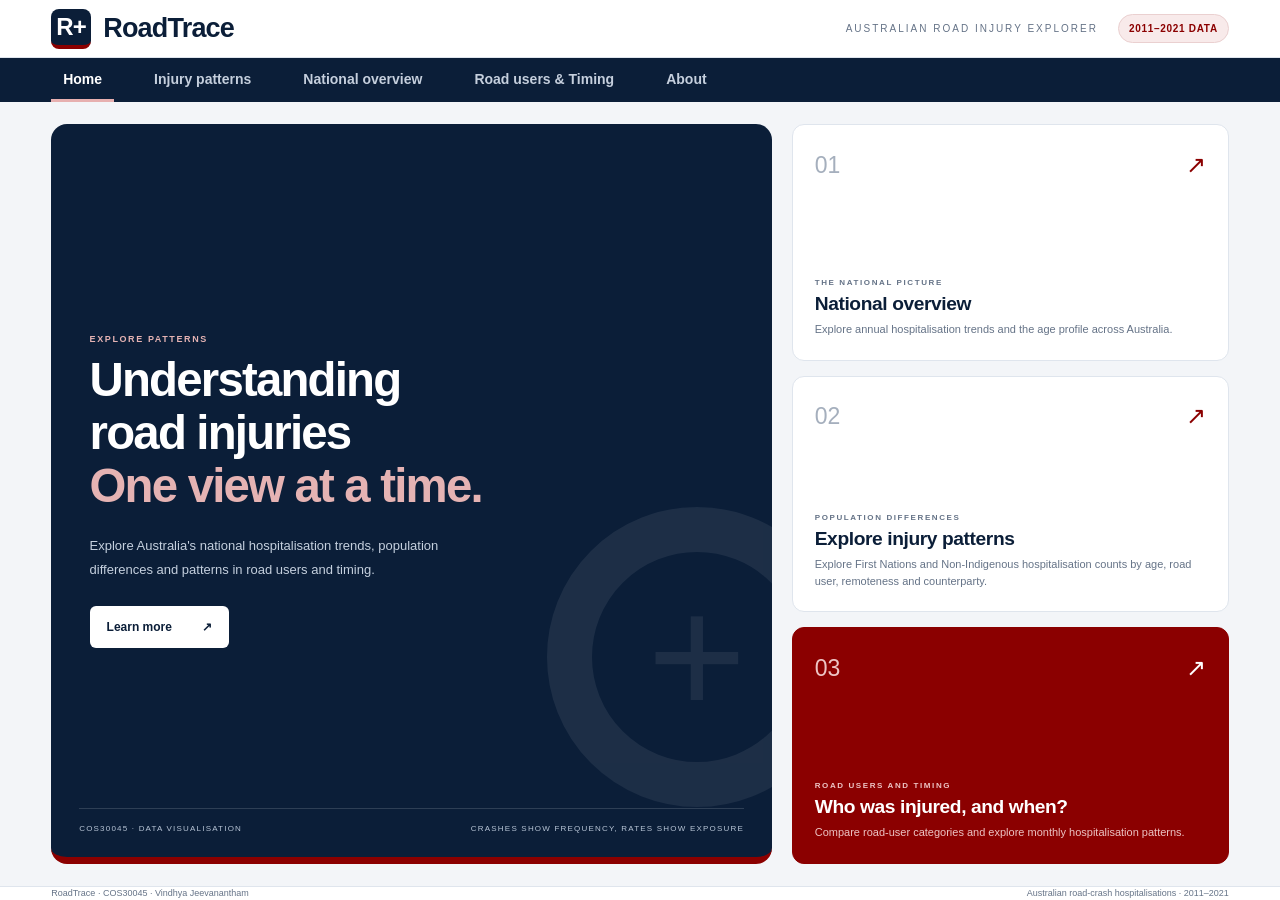
==== commit 9d5ce7ff: "Update index.html" ====
--- a/index.html
+++ b/index.html
@@ -51,8 +51,8 @@
                     and timing.
                 </p>
 
-                <a href="national.html" class="primary-button">
-                    Explore the national picture
+                <a href="about.html" class="primary-button">
+                    Learn more
                     <span aria-hidden="true">↗</span>
                 </a>
             </div>
@@ -64,7 +64,7 @@
 
             <div class="hero-bottom">
                 <span>COS30045 · DATA VISUALISATION</span>
-                <span>COUNTS DESCRIBE BURDEN, NOT RISK</span>
+                <span>CRASHES SHOW FREQUENCY, RATES SHOW EXPOSURE</span>
             </div>
         </section>
 
@@ -121,7 +121,7 @@
     </main>
 
     <footer class="site-footer">
-        <span>RoadTrace · COS30045</span>
+        <span>RoadTrace · COS30045 · Vindhya Jeevanantham</span>
         <span>Australian road-crash hospitalisations · 2011–2021</span>
     </footer>
 </body>
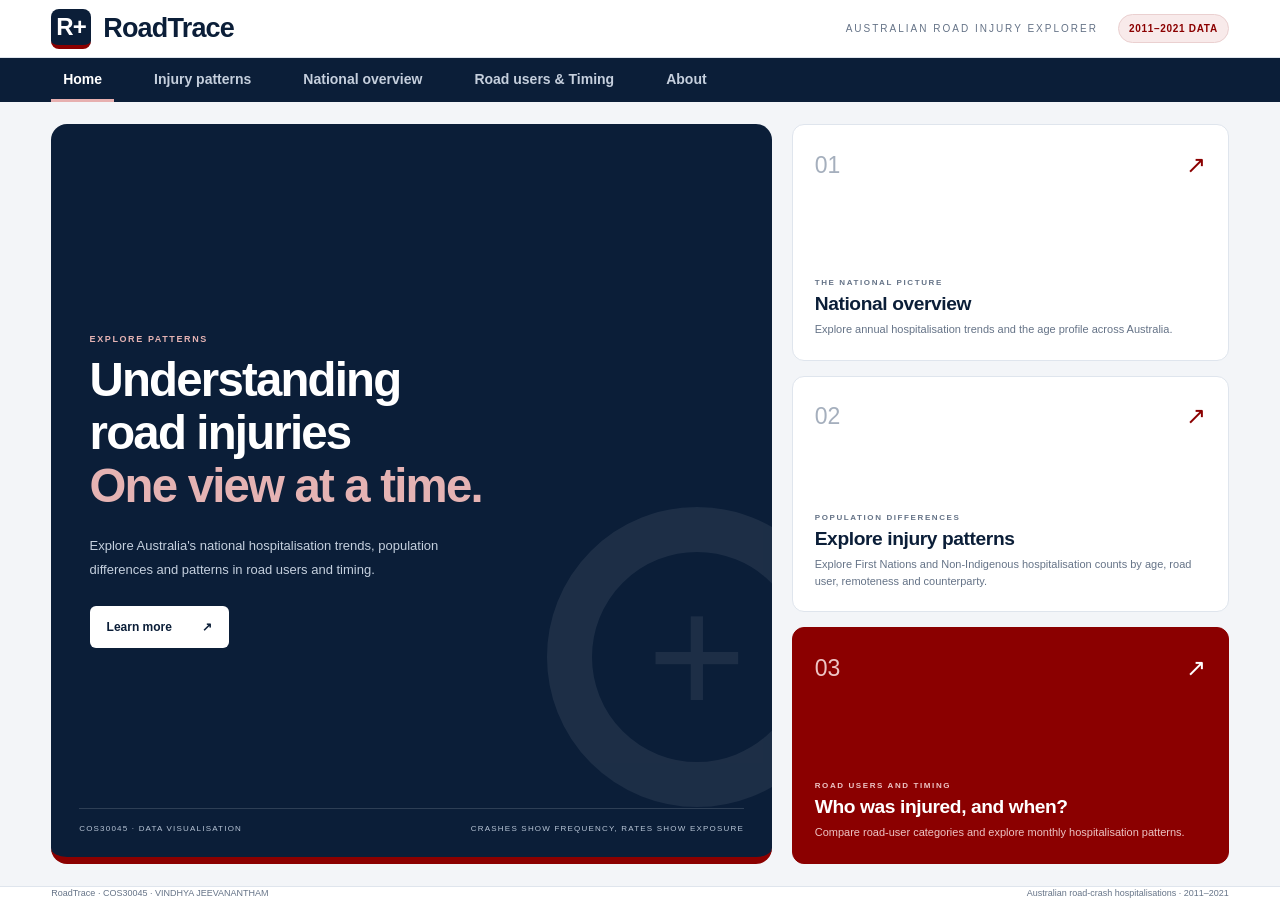
==== commit 45a21de0: "update footer" ====
--- a/index.html
+++ b/index.html
@@ -121,7 +121,7 @@
     </main>
 
     <footer class="site-footer">
-        <span>RoadTrace · COS30045 · Vindhya Jeevanantham</span>
+        <span>RoadTrace · COS30045 · VINDHYA JEEVANANTHAM</span>
         <span>Australian road-crash hospitalisations · 2011–2021</span>
     </footer>
 </body>
